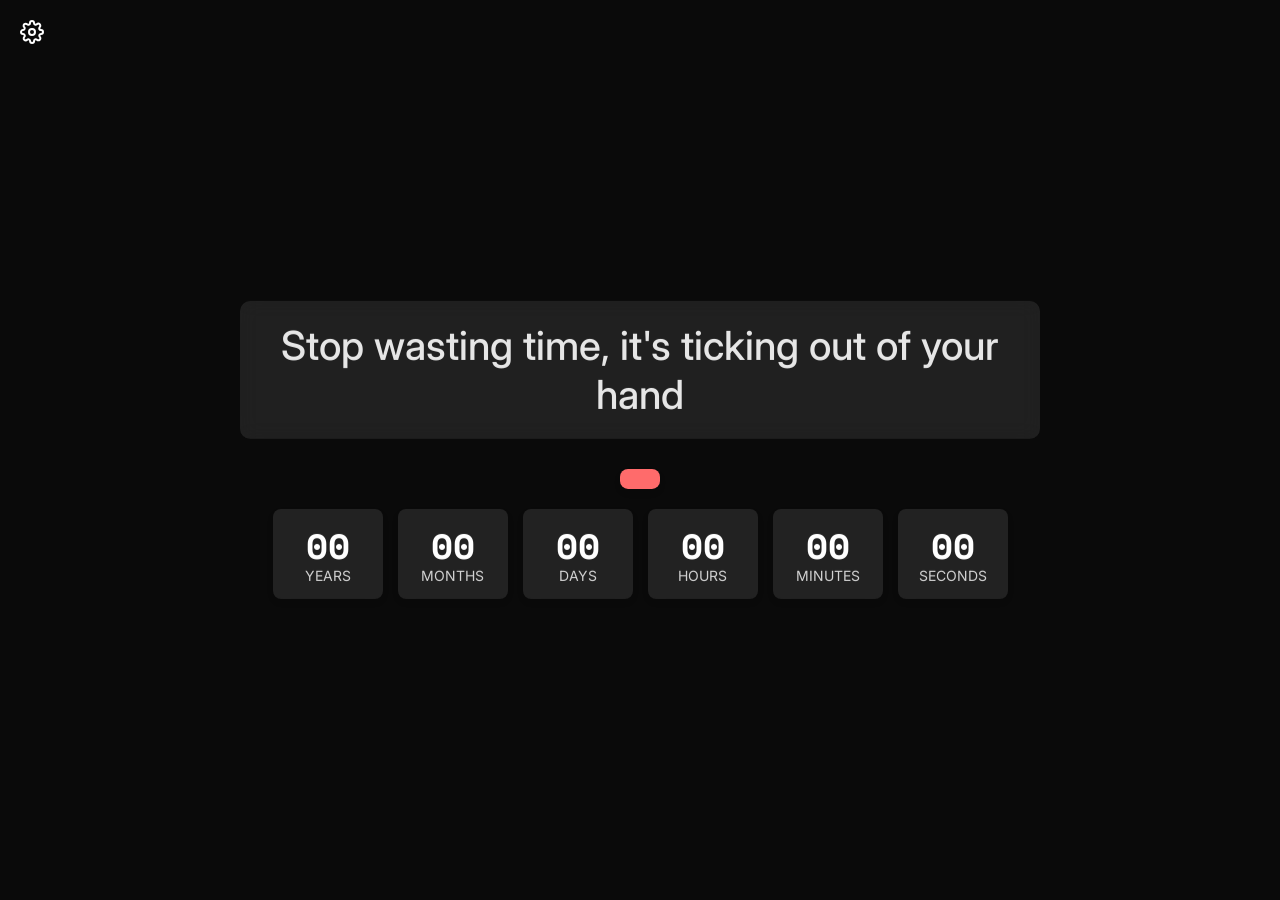
==== index.html @ 2b050d8e "first commit" ====
<!DOCTYPE html>
<html lang="en">
  <head>
    <meta charset="UTF-8" />
    <meta name="viewport" content="width=device-width, initial-scale=1.0" />
    <title>Life Countdown</title>
    <link
      rel="apple-touch-icon"
      sizes="180x180"
      href="./favicon_io/apple-touch-icon.png"
    />
    <link
      rel="icon"
      type="image/png"
      sizes="32x32"
      href="./favicon_io/favicon-32x32.png"
    />
    <link
      rel="icon"
      type="image/png"
      sizes="16x16"
      href="./favicon_io/favicon-16x16.png"
    />
    <link rel="manifest" href="./favicon_io/site.webmanifest" />
    <link rel="stylesheet" href="styles.css" />
    <link
      href="https://fonts.googleapis.com/css2?family=Inter:wght@400;500;700&family=Space+Mono:wght@400;700&display=swap"
      rel="stylesheet"
    />
  </head>
  <body>
    <!-- Settings Icon -->
    <div class="settings" id="settingsIcon">
      <svg
        xmlns="http://www.w3.org/2000/svg"
        width="24"
        height="24"
        viewBox="0 0 24 24"
        fill="none"
        stroke="currentColor"
        stroke-width="2"
        stroke-linecap="round"
        stroke-linejoin="round"
      >
        <circle cx="12" cy="12" r="3" />
        <path
          d="M19.4 15a1.65 1.65 0 0 0 .33 1.82l.06.06a2 2 0 0 1 0 2.83 2 2 0 0 1-2.83 0l-.06-.06a1.65 1.65 0 0 0-1.82-.33 1.65 1.65 0 0 0-1 1.51V21a2 2 0 0 1-2 2 2 2 0 0 1-2-2v-.09A1.65 1.65 0 0 0 9 19.4a1.65 1.65 0 0 0-1.82.33l-.06.06a2 2 0 0 1-2.83 0 2 2 0 0 1 0-2.83l.06-.06a1.65 1.65 0 0 0 .33-1.82 1.65 1.65 0 0 0-1.51-1H3a2 2 0 0 1-2-2 2 2 0 0 1 2-2h.09A1.65 1.65 0 0 0 4.6 9a1.65 1.65 0 0 0-.33-1.82l-.06-.06a2 2 0 0 1 0-2.83 2 2 0 0 1 2.83 0l.06.06a1.65 1.65 0 0 0 1.82.33H9a1.65 1.65 0 0 0 1-1.51V3a2 2 0 0 1 2-2 2 2 0 0 1 2 2v.09a1.65 1.65 0 0 0 1 1.51 1.65 1.65 0 0 0 1.82-.33l.06-.06a2 2 0 0 1 2.83 0 2 2 0 0 1 0 2.83l-.06.06a1.65 1.65 0 0 0-.33 1.82V9a1.65 1.65 0 0 0 1.51 1H21a2 2 0 0 1 2 2 2 2 0 0 1-2 2h-.09a1.65 1.65 0 0 0-1.51 1z"
        />
      </svg>
    </div>

    <!-- Centered Content Container -->
    <div class="centered-content">
      <div class="message">
        Stop wasting time, it's ticking out of your hand
      </div>
      <div id="countdownTitle" class="countdown-title"></div>
      <div id="countdown" class="countdown">
        <div class="time-unit">
          <span id="years">00</span>
          <p>YEARS</p>
        </div>
        <div class="time-unit">
          <span id="months">00</span>
          <p>MONTHS</p>
        </div>
        <div class="time-unit">
          <span id="days">00</span>
          <p>DAYS</p>
        </div>
        <div class="time-unit">
          <span id="hours">00</span>
          <p>HOURS</p>
        </div>
        <div class="time-unit">
          <span id="minutes">00</span>
          <p>MINUTES</p>
        </div>
        <div class="time-unit">
          <span id="seconds">00</span>
          <p>SECONDS</p>
        </div>
      </div>
    </div>

    <!-- GitHub-style Grid Covering Full Page -->
    <div class="grid" id="gridContainer"></div>

    <!-- Settings Modal -->
    <div class="modal" id="settingsModal">
      <div class="modal-content">
        <h2>Set Countdown</h2>
        <p>Select either your lifespan or a specific event deadline.</p>

        <!-- Tabbed Interface for Options -->
        <div class="tab">
          <button id="tabLifespan" class="tablinks">Lifespan Countdown</button>
          <button id="tabEvent" class="tablinks">Event Deadline</button>
        </div>

        <!-- Lifespan Input -->
        <div id="Lifespan" class="tabcontent">
          <label for="dobInput">Enter your Date of Birth:</label>
          <input type="date" id="dobInput" required />
        </div>

        <!-- Event Deadline Inputs -->
        <div id="Event" class="tabcontent">
          <label for="eventTitle">Event Title:</label>
          <input type="text" id="eventTitle" placeholder="Enter event title" />

          <label for="startDate">Start Date:</label>
          <input type="date" id="startDate" />

          <label for="endDate">End Date:</label>
          <input type="date" id="endDate" />
        </div>

        <p id="errorMessage" style="color: red; display: none">
          Please fill in all fields.
        </p>
        <button id="saveSettings">Start Countdown</button>
      </div>
    </div>

    <script src="app.js"></script>
  </body>
</html>
---- styles.css ----
/* Body Styling */
body {
  margin: 0;
  background-color: #0a0a0a;
  font-family: "Inter", sans-serif;
  color: #fff;
  overflow: hidden;
}

/* Settings Icon Styling */
.settings {
  position: absolute;
  top: 20px;
  left: 20px;
  cursor: pointer;
  color: #fff;
  z-index: 10;
  transition: transform 0.3s ease;
}

.settings:hover {
  transform: rotate(90deg);
}

/* Centered Content for Countdown and Text */
.centered-content {
  display: flex;
  flex-direction: column;
  align-items: center;
  justify-content: center;
  position: absolute;
  top: 50%;
  left: 50%;
  transform: translate(-50%, -50%);
  text-align: center;
  z-index: 10;
  width: 90%;
  max-width: 800px;
}

.message {
  font-size: 40px;
  font-weight: 500;
  color: #ffffff;
  margin-bottom: 30px;
  opacity: 0.9;
  text-align: center;
  background: rgba(255, 255, 255, 0.1);
  backdrop-filter: blur(10px);
  padding: 20px;
  border-radius: 10px;
}

.countdown-title {
  font-size: 32px;
  font-weight: 700;
  color: #ffffff;
  background-color: #ff6b6b;
  padding: 10px 20px;
  border-radius: 8px;
  margin-bottom: 20px;
  box-shadow: 0 4px 6px rgba(0, 0, 0, 0.1);
}

.countdown {
  display: flex;
  flex-wrap: wrap;
  gap: 15px;
  justify-content: center;
  color: #ffffff;
}

.time-unit {
  display: flex;
  flex-direction: column;
  align-items: center;
  background: rgba(255, 255, 255, 0.1);
  padding: 15px;
  border-radius: 8px;
  backdrop-filter: blur(10px);
  box-shadow: 0 4px 6px rgba(0, 0, 0, 0.1);
  min-width: 80px;
}

.time-unit span {
  font-size: 36px;
  font-weight: 700;
  line-height: 1.2;
  font-family: "Space Mono", monospace;
}

.time-unit p {
  font-size: 14px;
  margin: 0;
  opacity: 0.8;
}

/* Grid Layout for Squares */
.grid {
  display: grid;
  gap: 2px;
  position: absolute;
  top: 0;
  left: 0;
  width: 100vw;
  height: 100vh;
  z-index: 1;
}

.square {
  background-color: #1a1a1a;
  transition: background-color 0.3s ease;
  margin: 2px;
  border-radius: 4px;
}

.square:hover {
  background-color: #2e7d32;
}

/* Modal (Settings Popup) Styling */
.modal {
  display: none;
  position: fixed;
  top: 0;
  left: 0;
  width: 100%;
  height: 100%;
  background: rgba(0, 0, 0, 0.8);
  align-items: center;
  justify-content: center;
  z-index: 20;
}

.modal-content {
  background: #1e1e1e;
  padding: 30px;
  border-radius: 12px;
  width: 90%;
  max-width: 400px;
  color: #ffffff;
  text-align: center;
  box-shadow: 0 8px 16px rgba(0, 0, 0, 0.3);
}

.modal-content h2 {
  font-size: 24px;
  margin-bottom: 10px;
}

.modal-content p {
  font-size: 14px;
  margin-bottom: 20px;
  opacity: 0.8;
}

.modal-content label {
  font-size: 14px;
  margin-bottom: 5px;
  display: block;
  text-align: left;
}

.modal-content input,
.modal-content button {
  width: 100%;
  padding: 10px;
  font-size: 14px;
  margin-bottom: 15px;
  border-radius: 6px;
  border: 1px solid #444;
  background: #2a2a2a;
  color: #fff;
  transition: border-color 0.3s ease;
}

.modal-content input {
  background: #1e1e1e;
  width: calc(100% - 20px);
}

.modal-content input:focus {
  border-color: #ff6b6b;
  outline: none;
}

.modal-content button {
  background-color: #ff6b6b;
  color: #fff;
  cursor: pointer;
  transition: background-color 0.3s ease;
}

.modal-content button:hover {
  background-color: #ff5252;
}

/* Tabbed Interface for Settings */
.tab {
  display: flex;
  justify-content: center;
  margin-bottom: 20px;
}

.tab button {
  flex: 1;
  padding: 10px;
  font-size: 14px;
  background-color: #333;
  color: #fff;
  border: none;
  cursor: pointer;
  margin: 2px;
  transition: background-color 0.3s ease;
}

.tab button.active {
  background-color: #ff6b6b;
  font-weight: bold;
}

.tabcontent {
  display: none;
  margin-top: 20px;
}

/* Responsive Design */
@media (max-width: 768px) {
  .message {
    font-size: 20px;
  }

  .countdown-title {
    font-size: 24px;
  }

  .time-unit span {
    font-size: 28px;
  }

  .time-unit p {
    font-size: 12px;
  }

  .modal-content {
    padding: 20px;
  }
}

@media (max-width: 480px) {
  .countdown {
    gap: 10px;
  }

  .time-unit {
    min-width: 60px;
    padding: 10px;
  }

  .time-unit span {
    font-size: 24px;
  }

  .time-unit p {
    font-size: 10px;
  }
}
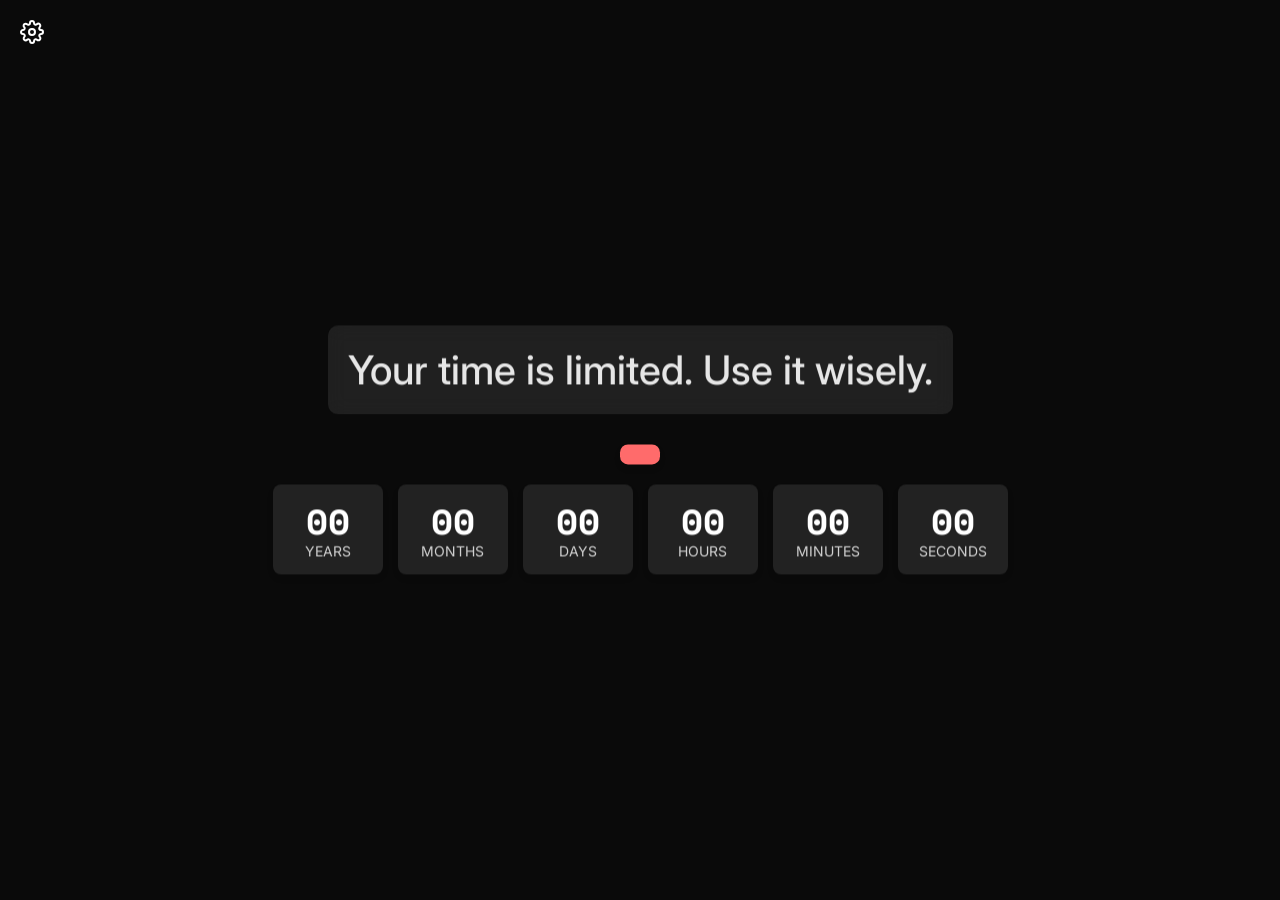
==== commit 3e3d60bf: "Add random motivational message feature on page load" ====
--- a/index.html
+++ b/index.html
@@ -51,9 +51,10 @@
 
     <!-- Centered Content Container -->
     <div class="centered-content">
-      <div class="message">
+      <div class="message" id="motivationMessage">
         Stop wasting time, it's ticking out of your hand
       </div>
+
       <div id="countdownTitle" class="countdown-title"></div>
       <div id="countdown" class="countdown">
         <div class="time-unit">
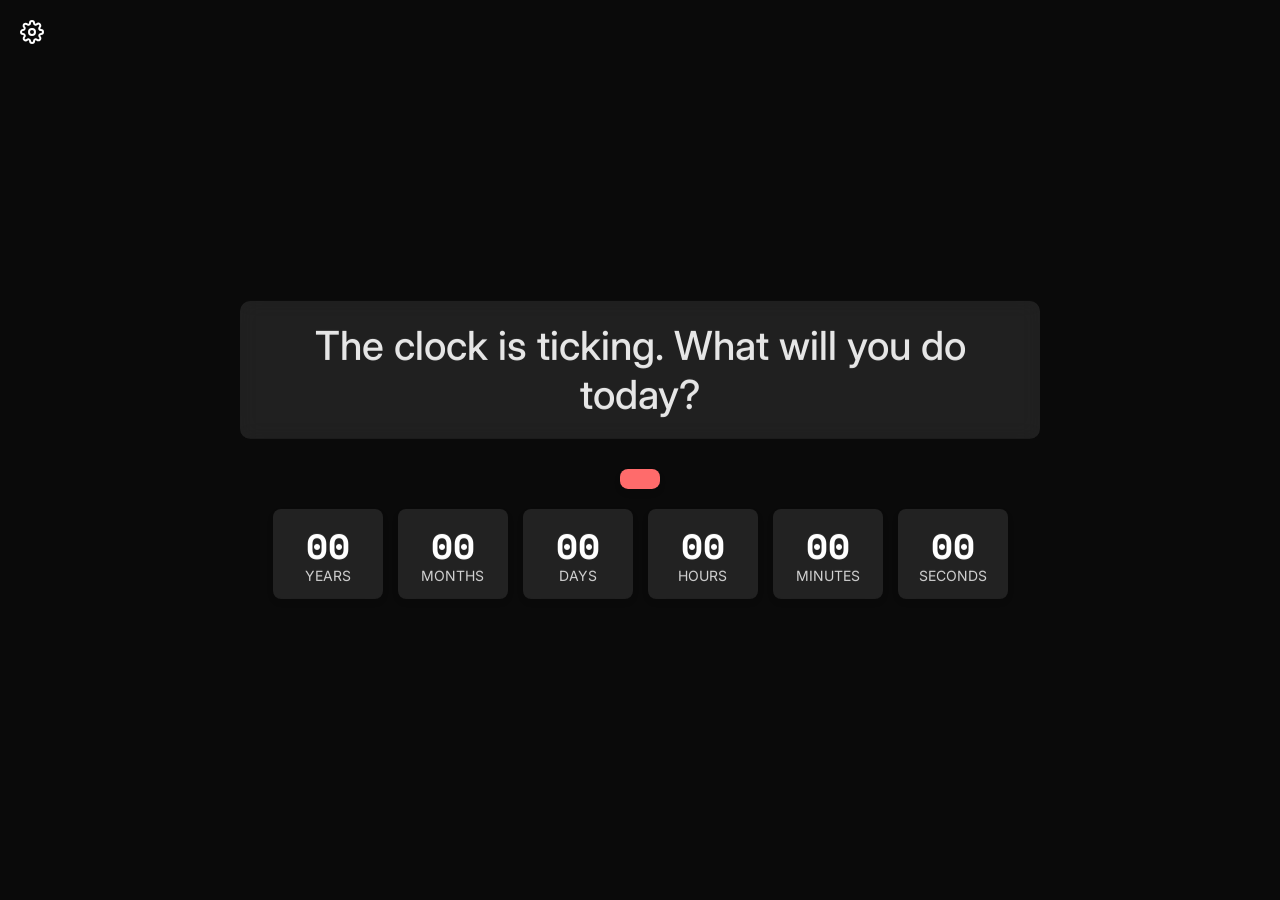
==== commit 32b925db: "Fix favicon paths in index.html to remove leading dots" ====
--- a/index.html
+++ b/index.html
@@ -7,21 +7,21 @@
     <link
       rel="apple-touch-icon"
       sizes="180x180"
-      href="./favicon_io/apple-touch-icon.png"
+      href="favicon_io/apple-touch-icon.png"
     />
     <link
       rel="icon"
       type="image/png"
       sizes="32x32"
-      href="./favicon_io/favicon-32x32.png"
+      href="favicon_io/favicon-32x32.png"
     />
     <link
       rel="icon"
       type="image/png"
       sizes="16x16"
-      href="./favicon_io/favicon-16x16.png"
+      href="favicon_io/favicon-16x16.png"
     />
-    <link rel="manifest" href="./favicon_io/site.webmanifest" />
+    <link rel="manifest" href="favicon_io/site.webmanifest" />
     <link rel="stylesheet" href="styles.css" />
     <link
       href="https://fonts.googleapis.com/css2?family=Inter:wght@400;500;700&family=Space+Mono:wght@400;700&display=swap"
